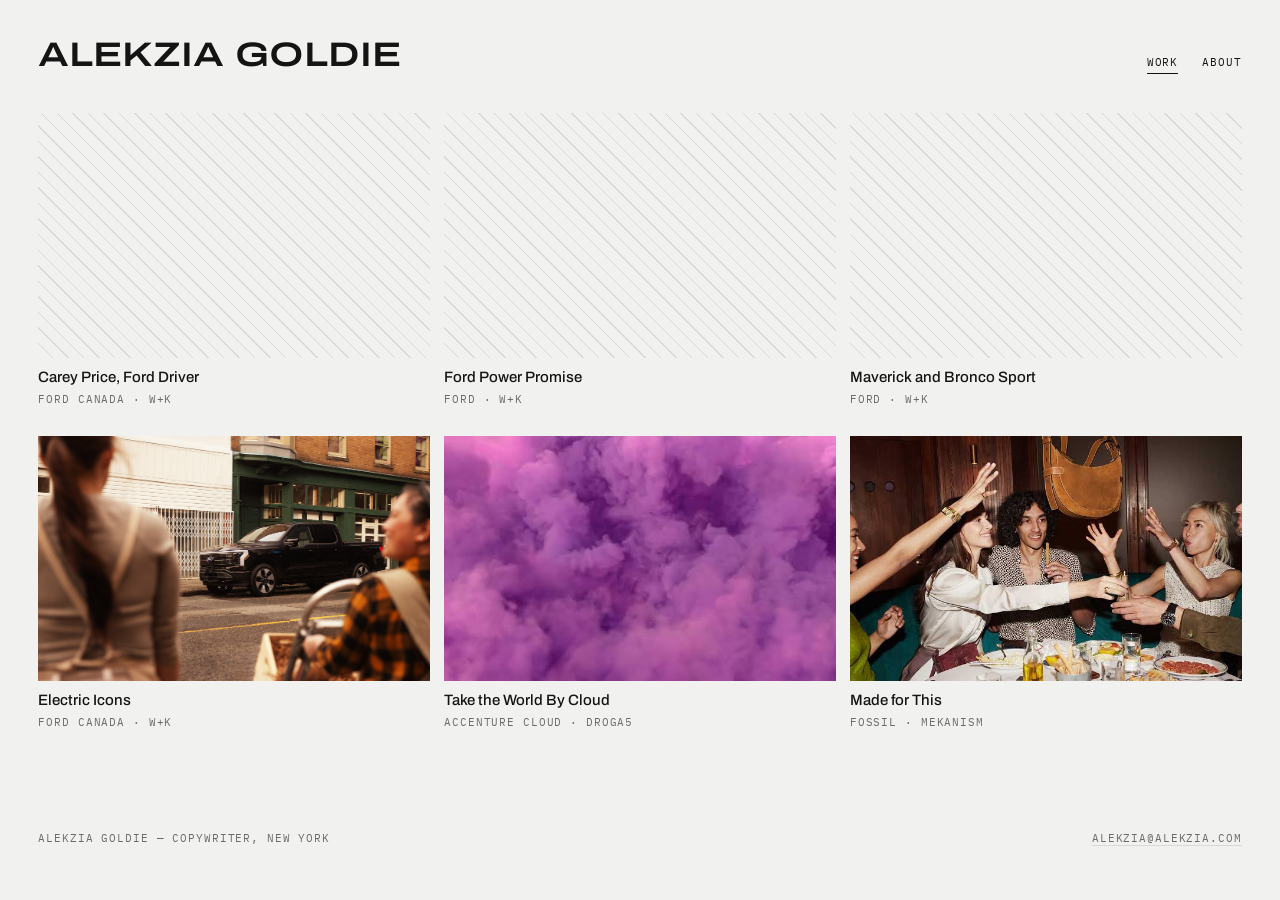
==== index.html @ 3243a849 "Initial site" ====
<!DOCTYPE html>
<html lang="en">
<head>
  <meta charset="UTF-8">
  <meta name="viewport" content="width=device-width, initial-scale=1.0">
  <title>Alekzia Goldie — Copywriter</title>
  <meta name="description" content="Alekzia Goldie is a copywriter at Wieden+Kennedy New York.">
  <link rel="preconnect" href="https://fonts.googleapis.com">
  <link rel="preconnect" href="https://fonts.gstatic.com" crossorigin>
  <link href="https://fonts.googleapis.com/css2?family=Archivo:wdth,wght@62..125,100..900&family=IBM+Plex+Mono:wght@400;500&display=swap" rel="stylesheet">
  <link rel="stylesheet" href="style.css">
</head>
<body>

  <header>
    <a class="wordmark" href="index.html">ALEKZIA&nbsp;GOLDIE</a>
    <nav class="mono">
      <a href="index.html" aria-current="page">Work</a>
      <a href="about.html">About</a>
    </nav>
  </header>

  <!-- ====================================================================
       THE GRID
       Each project is one "cell". To add a project, copy an entire
       <a class="cell"> ... </a> block and change three things:
         1. href      → the project's html file
         2. img src   → the thumbnail image (put it in the images/ folder)
         3. the two text lines (title + client)
       Order on the page = order in this file. Drag blocks to reorder.
       ==================================================================== -->
  <main class="grid">

    <a class="cell" href="ford-carey-price.html">
      <div class="media">
      <video src="video/carey-thumb.mp4" poster="images/carey-thumb.jpg" autoplay muted loop playsinline></video>
      </div>
      <div class="title">Carey Price, Ford Driver</div>
      <div class="client mono">Ford Canada · W+K</div>
    </a>

    <!-- PLACEHOLDER CELLS — one per remaining project.
         Rename the title/client, point href at the page you create from
         _template.html, and drop a thumbnail into images/. The striped
         box disappears automatically once an image loads. -->

    <a class="cell" href="ford-power-promise.html">
      <div class="media">
        <video src="video/fpp-thumb.mp4" poster="images/fpp-thumb.jpg" autoplay muted loop playsinline></video>
      </div>
      <div class="title">Ford Power Promise</div>
      <div class="client mono">Ford · W+K </div>
    </a>

    <a class="cell" href="ford-MaBS.html">
      <div class="media">
    <video src="video/MaBS-thumb.mp4" poster="images/MaBS-thumb.jpg" autoplay muted loop playsinline></video>
      </div>
      <div class="title">Maverick and Bronco Sport</div>
      <div class="client mono">Ford · W+K</div>
    </a>

    <a class="cell" href="ev-icons.html">
      <div class="media">
        <img src="images/ev-icons.jpg" alt="" loading="lazy">
      </div>
      <div class="title">Electric Icons</div>
      <div class="client mono">Ford Canada · W+K</div>
    </a>

    <a class="cell" href="accenture-cloud.html">
      <div class="media">
              <img src="images/accenture-thumb.jpg" alt="" loading="lazy">
      </div>
      <div class="title">Take the World By Cloud</div>
      <div class="client mono">Accenture Cloud · Droga5</div>
    </a>

    <!-- VIDEO THUMBNAIL EXAMPLE — A short, muted,
         looping mp4 instead of a still image. Keep clips under ~5 MB.
         Delete this block if you don't want one, or copy it for others. -->
    <a class="cell" href="fossil.html">
      <div class="media">
      <video src="video/fossil-thumb.mp4" poster="images/fossil-thumb.jpg" autoplay muted loop playsinline></video>
      </div>
      <div class="title">Made for This</div>
      <div class="client mono">Fossil · Mekanism</div>
    </a>



  </main>

    <footer class="mono">
    <div>Alekzia Goldie — Copywriter, New York</div>
    <div><a href="mailto:alekzia@alekzia.com">alekzia@alekzia.com</a></div>
  </footer>

</body>
</html>
---- style.css ----
/* ==========================================================================
   ALEKZIA.COM — STYLESHEET
   One file styles every page. Edit values here and the whole site updates.
   Anything between /* and * / is a comment — the browser ignores it.
   ========================================================================== */

/* ---- DESIGN TOKENS ------------------------------------------------------
   Change these variables to retheme the entire site in one place. */
:root {
  --bg: #f1f1ef;          /* plaster white background */
  --ink: #141414;         /* near-black text */
  --ink-soft: #6b6b68;    /* secondary text (captions, credits) */
  --line: #d8d8d4;        /* hairline rules */
  --gap: 14px;            /* grid gutter */
  --pad: clamp(16px, 3vw, 40px); /* page side padding, scales with screen */
}

/* ---- RESET / BASICS ---------------------------------------------------- */
* { box-sizing: border-box; margin: 0; padding: 0; }

html { scroll-behavior: smooth; }

body {
  background: var(--bg);
  color: var(--ink);
  font-family: "Archivo", sans-serif;
  font-size: 16px;
  line-height: 1.55;
  -webkit-font-smoothing: antialiased;
}

img, video, iframe { display: block; max-width: 100%; }

a { color: inherit; text-decoration: none; }

/* Keyboard focus stays visible for accessibility */
a:focus-visible, button:focus-visible {
  outline: 2px solid var(--ink);
  outline-offset: 3px;
}

/* ---- THE MONO LABEL STYLE ----------------------------------------------
   Used for nav, captions, credits, metadata. The "garment label" voice. */
.mono {
  font-family: "IBM Plex Mono", monospace;
  font-size: 11px;
  letter-spacing: 0.08em;
  text-transform: uppercase;
}

/* ---- HEADER -------------------------------------------------------------- */
header {
  display: flex;
  justify-content: space-between;
  align-items: baseline;
  padding: var(--pad);
}

/* The wordmark: your name. It animates open on page load (see @keyframes
   below) and stretches when hovered. */
.wordmark {
  font-size: clamp(22px, 4vw, 34px);
  font-weight: 600;
  line-height: 1;
  font-variation-settings: "wdth" 125;
  animation: stretch-open 1.1s cubic-bezier(0.22, 1, 0.36, 1) both;
  transition: font-variation-settings 0.5s cubic-bezier(0.22, 1, 0.36, 1);
  white-space: nowrap;
}
.wordmark:hover { font-variation-settings: "wdth" 62; }

@keyframes stretch-open {
  from { font-variation-settings: "wdth" 62; letter-spacing: -0.02em; }
  to   { font-variation-settings: "wdth" 125; letter-spacing: 0; }
}

nav { display: flex; gap: 24px; }
nav a { border-bottom: 1px solid transparent; padding-bottom: 2px; }
nav a:hover, nav a[aria-current="page"] { border-bottom-color: var(--ink); }

/* ---- HOME PAGE GRID ------------------------------------------------------ */
.grid {
  display: grid;
  grid-template-columns: repeat(3, 1fr); /* 3 columns on desktop */
  gap: 28px var(--gap);
  padding: 0 var(--pad) var(--pad);
}
@media (max-width: 900px) { .grid { grid-template-columns: repeat(2, 1fr); } }
@media (max-width: 560px) { .grid { grid-template-columns: 1fr; } }

/* Each project cell: media on top, title caption below */
.cell .media {
  aspect-ratio: 16 / 10;      /* keeps every thumbnail the same shape */
  overflow: hidden;
  background:
    repeating-linear-gradient(45deg, transparent 0 10px, var(--line) 10px 11px);
    /* ^ diagonal-stripe placeholder pattern; hidden once an image covers it */
}
.cell .media img,
.cell .media video {
  width: 100%; height: 100%;
  object-fit: cover;          /* crops to fill without distortion */
  transition: transform 0.6s cubic-bezier(0.22, 1, 0.36, 1);
}
.cell:hover .media img,
.cell:hover .media video { transform: scale(1.03); }

.cell .title {
  margin-top: 8px;
  font-size: 15px;
  font-weight: 500;
  font-variation-settings: "wdth" 100;
  transition: font-variation-settings 0.45s cubic-bezier(0.22, 1, 0.36, 1);
}
.cell:hover .title { font-variation-settings: "wdth" 125; }

.cell .client {
  color: var(--ink-soft);
  margin-top: 2px;
}

/* ---- PROJECT PAGES ------------------------------------------------------- */
.project {
  padding: 0 var(--pad) var(--pad);
  max-width: 1200px;
}

.project h1 {
  font-size: clamp(34px, 6vw, 64px);
  font-weight: 600;
  line-height: 1.02;
  font-variation-settings: "wdth" 118;
  max-width: 14ch;
  margin-bottom: 12px;
}

.meta {
  color: var(--ink-soft);
  display: flex;
  gap: 24px;
  flex-wrap: wrap;
  padding-bottom: 24px;
  border-bottom: 1px solid var(--line);
  margin-bottom: 32px;
}

/* Body copy on project + about pages. 70ch keeps line length readable. */
.copy { max-width: 70ch; }
.copy p { margin-bottom: 1em; font-size: 16px; }
.copy p:last-child { margin-bottom: 0; }

/* ---- VIDEO EMBEDS --------------------------------------------------------
   Wrap every Vimeo iframe in <div class="video"> and it stays responsive
   at a 16:9 shape on every screen size. */
.video {
  aspect-ratio: 16 / 9;
  margin: 40px 0;
  background: var(--ink);
}
.video iframe { width: 100%; height: 100%; border: 0; }

/* A caption line under a video or image */
.caption { color: var(--ink-soft); margin-top: -28px; margin-bottom: 40px; }

/* Full-width images on project pages */
.project figure { margin: 40px 0; }
.project figure figcaption { color: var(--ink-soft); margin-top: 8px; }
.project figure.pair {           /* two images side by side */
  display: grid;
  grid-template-columns: 1fr 1fr;
  gap: var(--gap);
}
@media (max-width: 560px) { .project figure.pair { grid-template-columns: 1fr; } }

/* ---- CREDITS BLOCK ------------------------------------------------------- */
.credits {
  margin-top: 56px;
  padding-top: 24px;
  border-top: 1px solid var(--line);
  color: var(--ink-soft);
  display: grid;
  grid-template-columns: repeat(auto-fill, minmax(220px, 1fr));
  gap: 10px 24px;
  line-height: 1.9;
}
.credits span { color: var(--ink); }

/* ---- ABOUT PAGE ---------------------------------------------------------- */
.about { padding: 0 var(--pad) var(--pad); }
.about .copy { font-size: 20px; }
.about .portrait { max-width: 420px; margin: 40px 0; }

/* ---- FOOTER --------------------------------------------------------------- */
footer {
  padding: 60px var(--pad) var(--pad);
  display: flex;
  justify-content: space-between;
  gap: 24px;
  flex-wrap: wrap;
  color: var(--ink-soft);
}
footer a { border-bottom: 1px solid var(--line); }
footer a:hover { border-bottom-color: var(--ink); color: var(--ink); }

/* ---- REDUCED MOTION ------------------------------------------------------
   People with motion sensitivity have this set at the OS level.
   All animation is switched off for them. */
@media (prefers-reduced-motion: reduce) {
  *, *::before, *::after {
    animation: none !important;
    transition: none !important;
  }
}
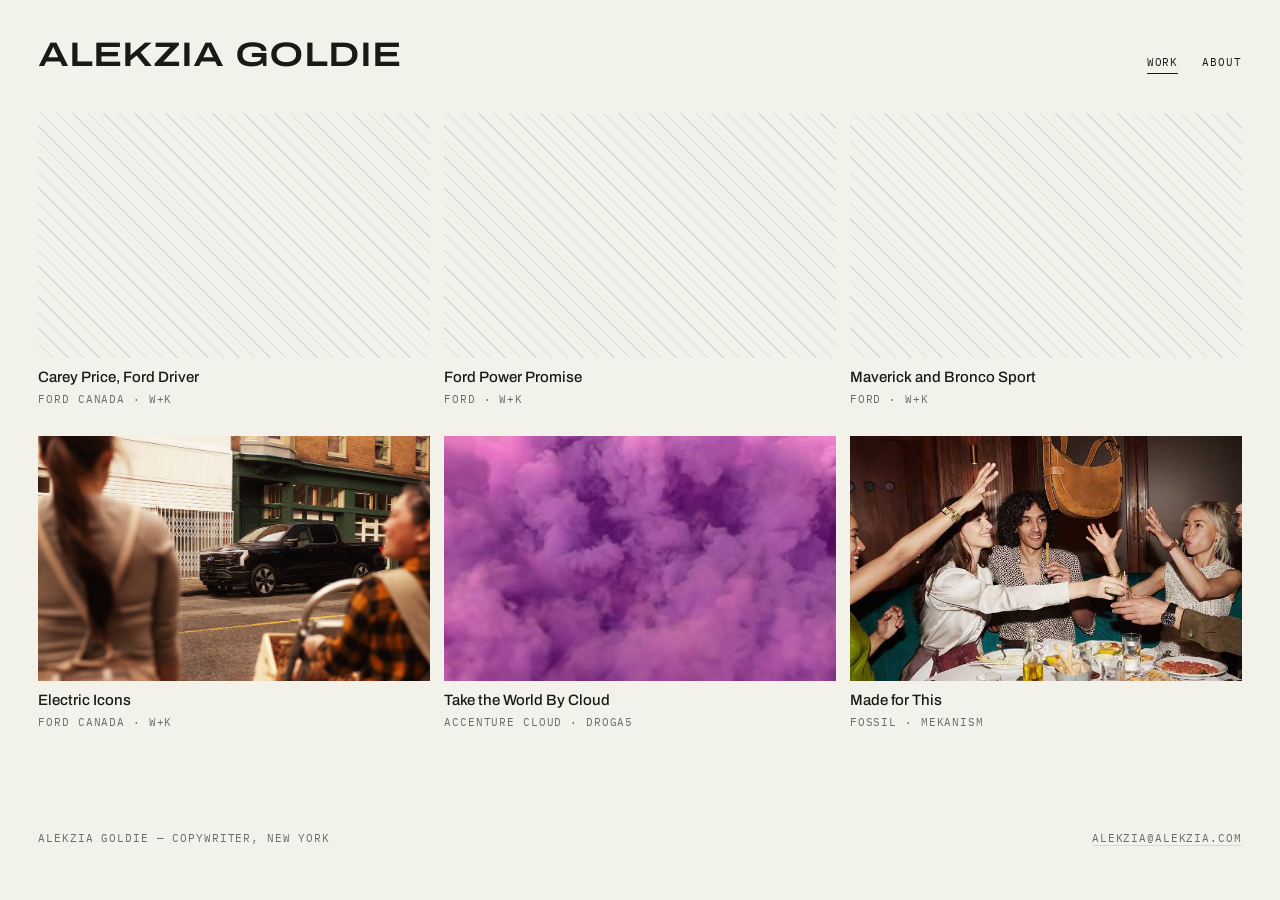
==== commit 81c693e9: "updated acn thumb" ====
--- a/index.html
+++ b/index.html
@@ -69,8 +69,8 @@
     </a>
 
     <a class="cell" href="accenture-cloud.html">
-      <div class="media">
-              <img src="images/accenture-thumb.jpg" alt="" loading="lazy">
+ <div class="media">
+    <video src="video/accenture-thumb.mp4" poster="images/accenture-thumb.jpg" autoplay muted loop playsinline></video>
       </div>
       <div class="title">Take the World By Cloud</div>
       <div class="client mono">Accenture Cloud · Droga5</div>
--- a/style.css
+++ b/style.css
@@ -4,15 +4,17 @@
    Anything between /* and * / is a comment — the browser ignores it.
    ========================================================================== */
 
+   
 /* ---- DESIGN TOKENS ------------------------------------------------------
    Change these variables to retheme the entire site in one place. */
 :root {
-  --bg: #f1f1ef;          /* plaster white background */
-  --ink: #141414;         /* near-black text */
+  --bg: #f2f2ea;          /* warm paper background */
+  --ink: #1a1a14;         /* warm near-black text */
   --ink-soft: #6b6b68;    /* secondary text (captions, credits) */
   --line: #d8d8d4;        /* hairline rules */
-  --gap: 14px;            /* grid gutter */
-  --pad: clamp(16px, 3vw, 40px); /* page side padding, scales with screen */
+  --accent: #0013c2;      /* "Lekz" blue — reserved for hover/active states only */
+  --gap: 14px;
+  --pad: clamp(16px, 3vw, 40px);
 }
 
 /* ---- RESET / BASICS ---------------------------------------------------- */
@@ -63,15 +65,21 @@
   font-weight: 600;
   line-height: 1;
   font-variation-settings: "wdth" 125;
-  animation: stretch-open 1.1s cubic-bezier(0.22, 1, 0.36, 1) both;
-  transition: font-variation-settings 0.5s cubic-bezier(0.22, 1, 0.36, 1);
+  opacity: 0;
+  animation: stretch-open 1.6s cubic-bezier(0.16, 1, 0.3, 1) 0.1s both;
+  transition: font-variation-settings 0.6s cubic-bezier(0.16, 1, 0.3, 1),
+              color 0.4s ease;
   white-space: nowrap;
 }
-.wordmark:hover { font-variation-settings: "wdth" 62; }
+.wordmark:hover {
+  font-variation-settings: "wdth" 62;
+  color: var(--accent);
+}
 
 @keyframes stretch-open {
-  from { font-variation-settings: "wdth" 62; letter-spacing: -0.02em; }
-  to   { font-variation-settings: "wdth" 125; letter-spacing: 0; }
+  from { font-variation-settings: "wdth" 55; letter-spacing: -0.03em; opacity: 0; }
+  60%  { opacity: 1; }
+  to   { font-variation-settings: "wdth" 125; letter-spacing: 0; opacity: 1; }
 }
 
 nav { display: flex; gap: 24px; }
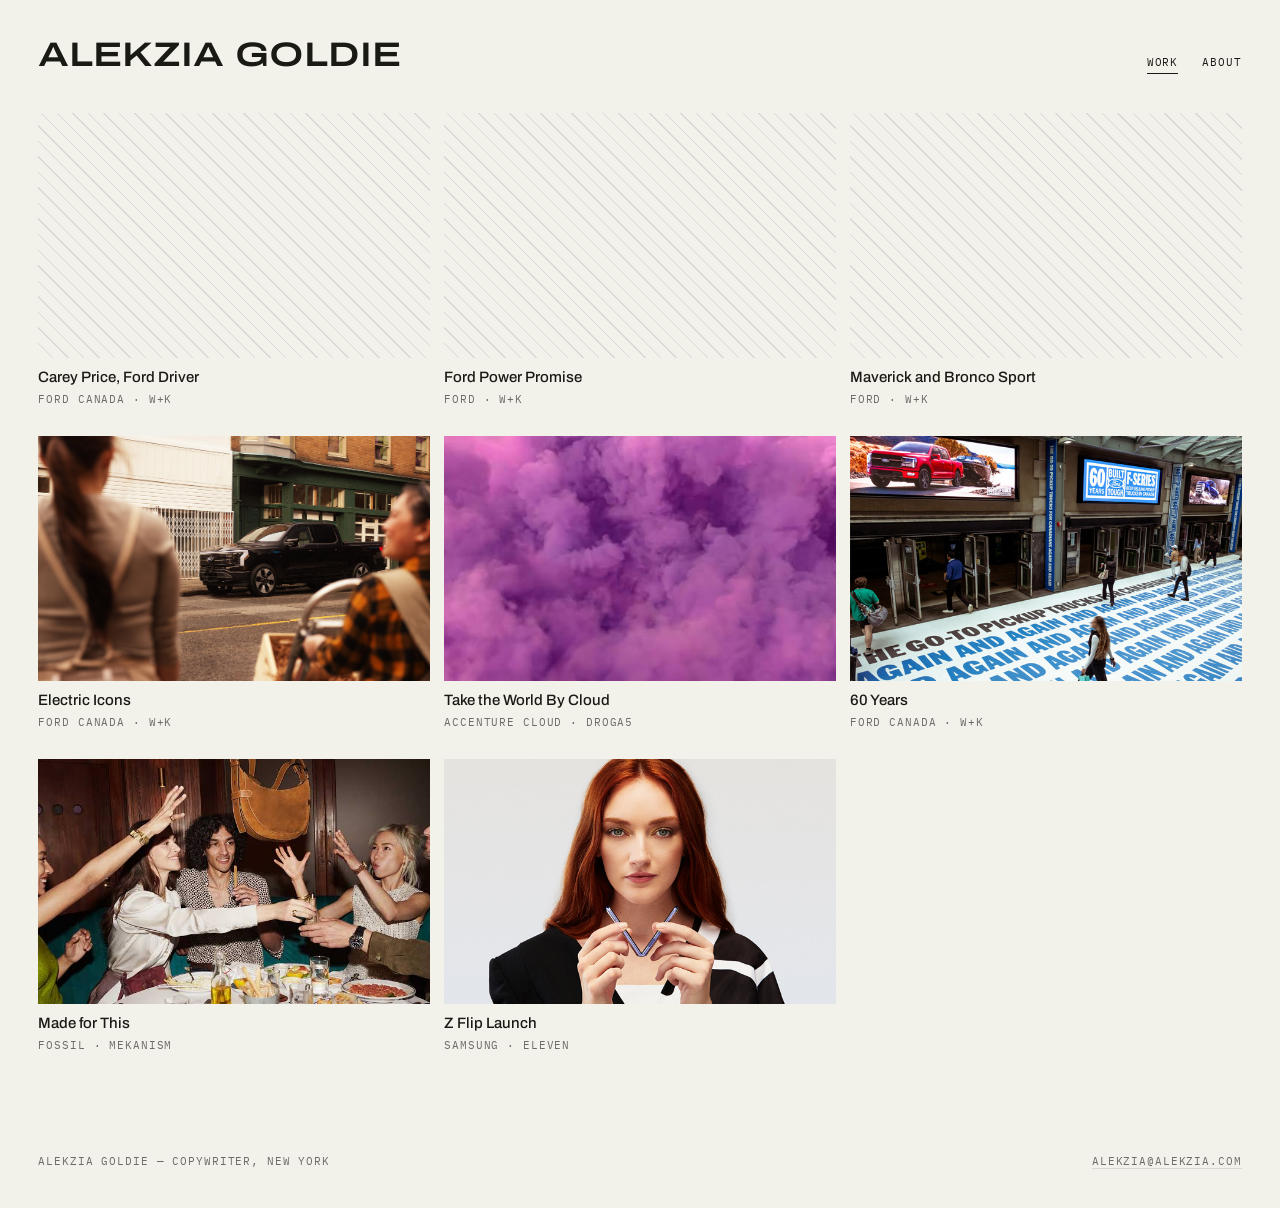
==== commit 726e9f7e: "new pages new changes." ====
--- a/index.html
+++ b/index.html
@@ -68,6 +68,7 @@
       <div class="client mono">Ford Canada · W+K</div>
     </a>
 
+
     <a class="cell" href="accenture-cloud.html">
  <div class="media">
     <video src="video/accenture-thumb.mp4" poster="images/accenture-thumb.jpg" autoplay muted loop playsinline></video>
@@ -76,6 +77,13 @@
       <div class="client mono">Accenture Cloud · Droga5</div>
     </a>
 
+    <a class="cell" href="f150-60.html">
+      <div class="media">
+        <img src="images/f150-60-thumb.jpg" alt="" loading="lazy">
+      </div>
+      <div class="title">60 Years</div>
+      <div class="client mono">Ford Canada · W+K</div>
+    </a>
     <!-- VIDEO THUMBNAIL EXAMPLE — A short, muted,
          looping mp4 instead of a still image. Keep clips under ~5 MB.
          Delete this block if you don't want one, or copy it for others. -->
@@ -87,6 +95,13 @@
       <div class="client mono">Fossil · Mekanism</div>
     </a>
 
+     <a class="cell" href="z-flip.html">
+      <div class="media">
+      <video src="video/samsung-thumb.mp4" poster="images/samsung-thumb.jpg" autoplay muted loop playsinline></video>
+      </div>
+      <div class="title">Z Flip Launch</div>
+      <div class="client mono">Samsung · Eleven</div>
+    </a>
 
 
   </main>
--- a/style.css
+++ b/style.css
@@ -167,6 +167,28 @@
 }
 .video iframe { width: 100%; height: 100%; border: 0; }
 
+/* Vertical social videos — 2x2 grid on desktop */
+.video-grid {
+  display: grid;
+  grid-template-columns: 1fr 1fr;
+  gap: var(--gap);
+  margin: 40px 0;
+  max-width: 720px;        /* keeps the verticals from getting too large */
+}
+.video-grid .v-vertical {
+  aspect-ratio: 9 / 16;    /* portrait shape instead of 16:9 */
+  background: var(--ink);
+}
+.video-grid .v-vertical iframe {
+  width: 100%;
+  height: 100%;
+  border: 0;
+}
+/* On phones, stack to a single column so each is full-width */
+@media (max-width: 560px) {
+  .video-grid { grid-template-columns: 1fr; max-width: 400px; }
+}
+
 /* A caption line under a video or image */
 .caption { color: var(--ink-soft); margin-top: -28px; margin-bottom: 40px; }
 
